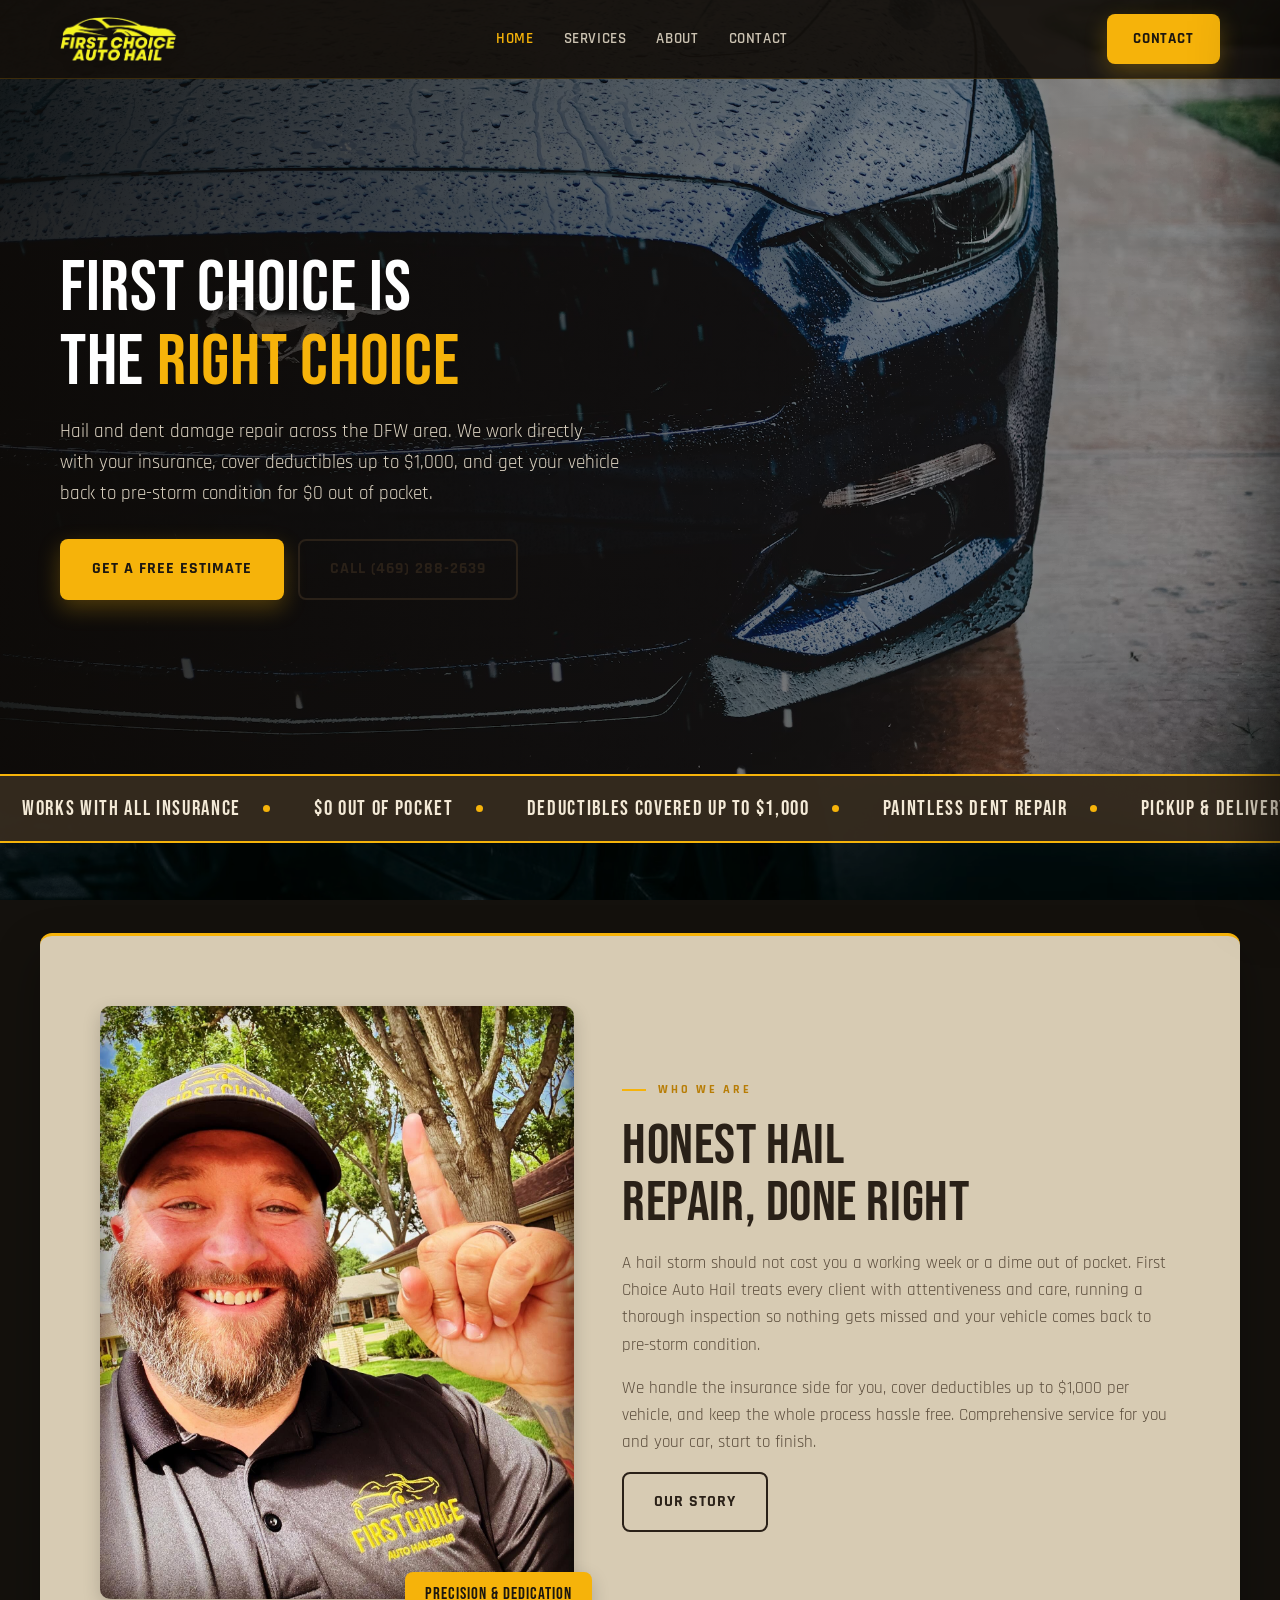
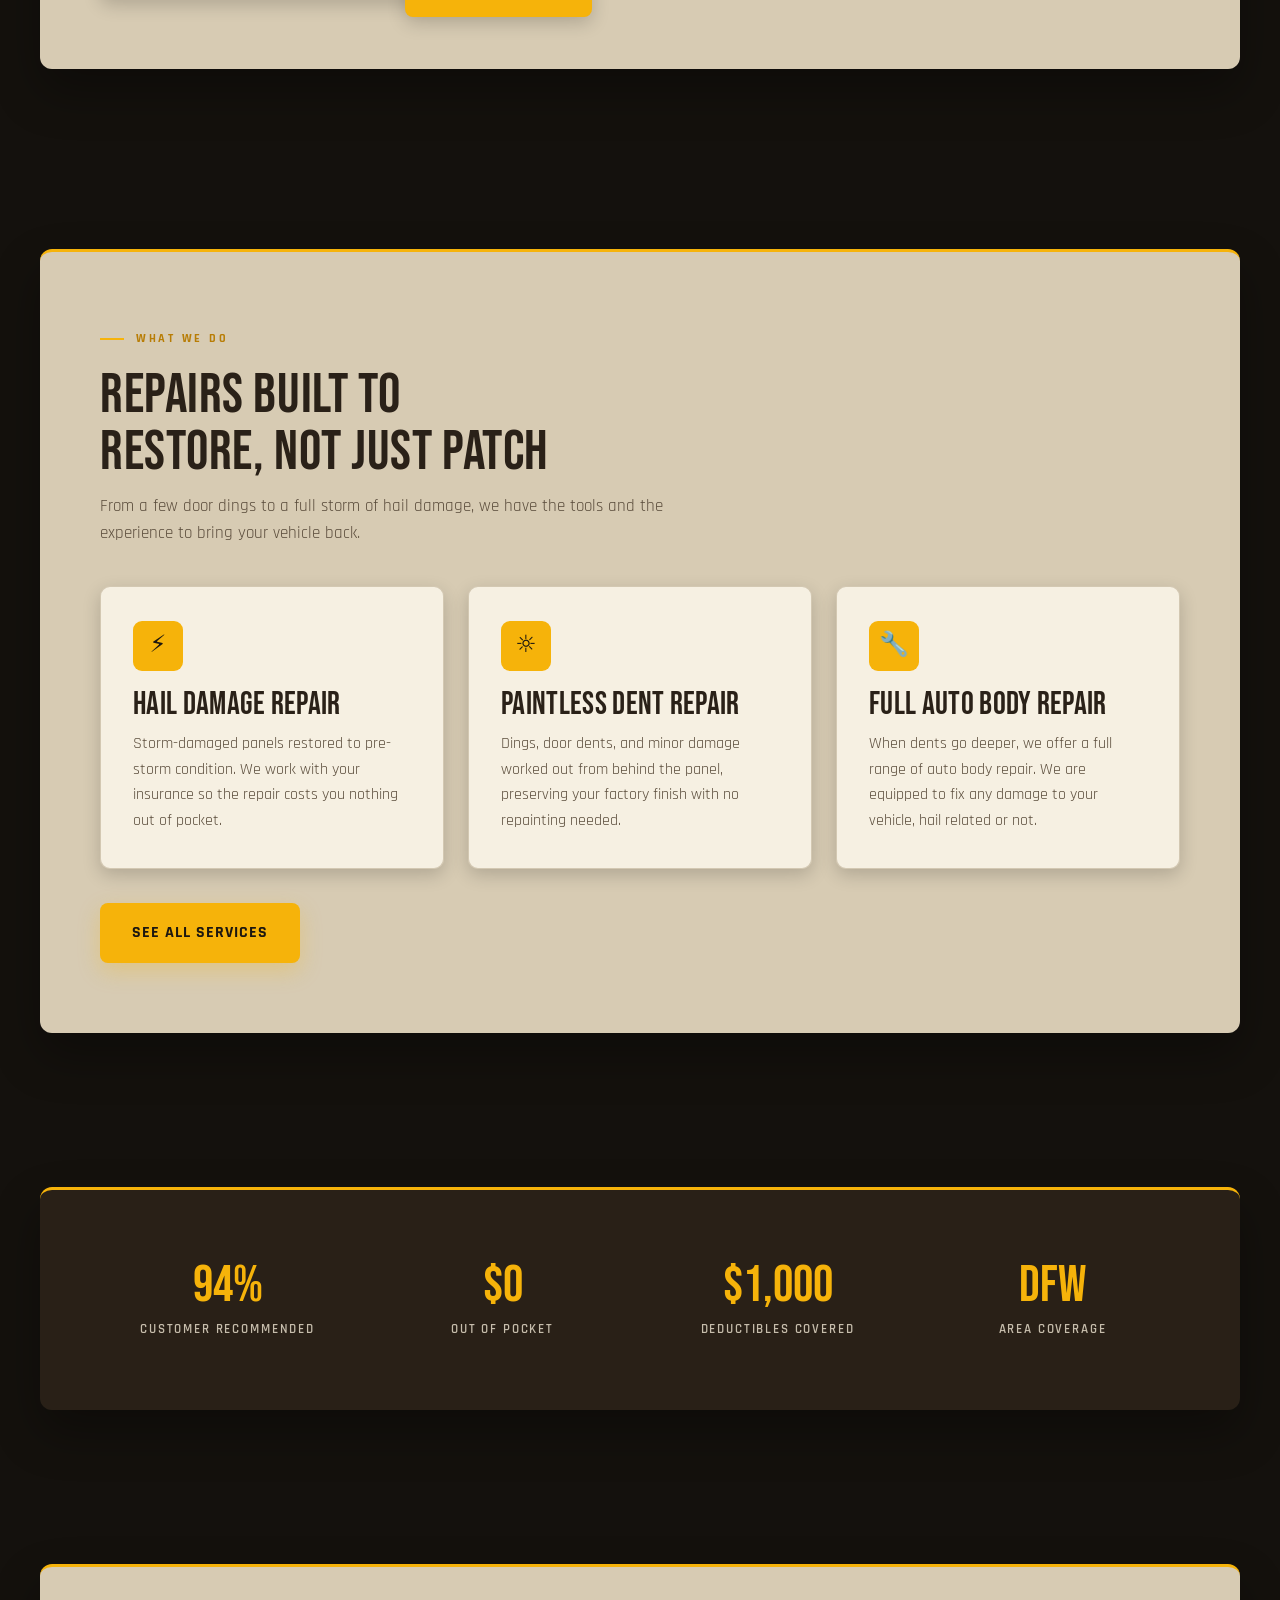
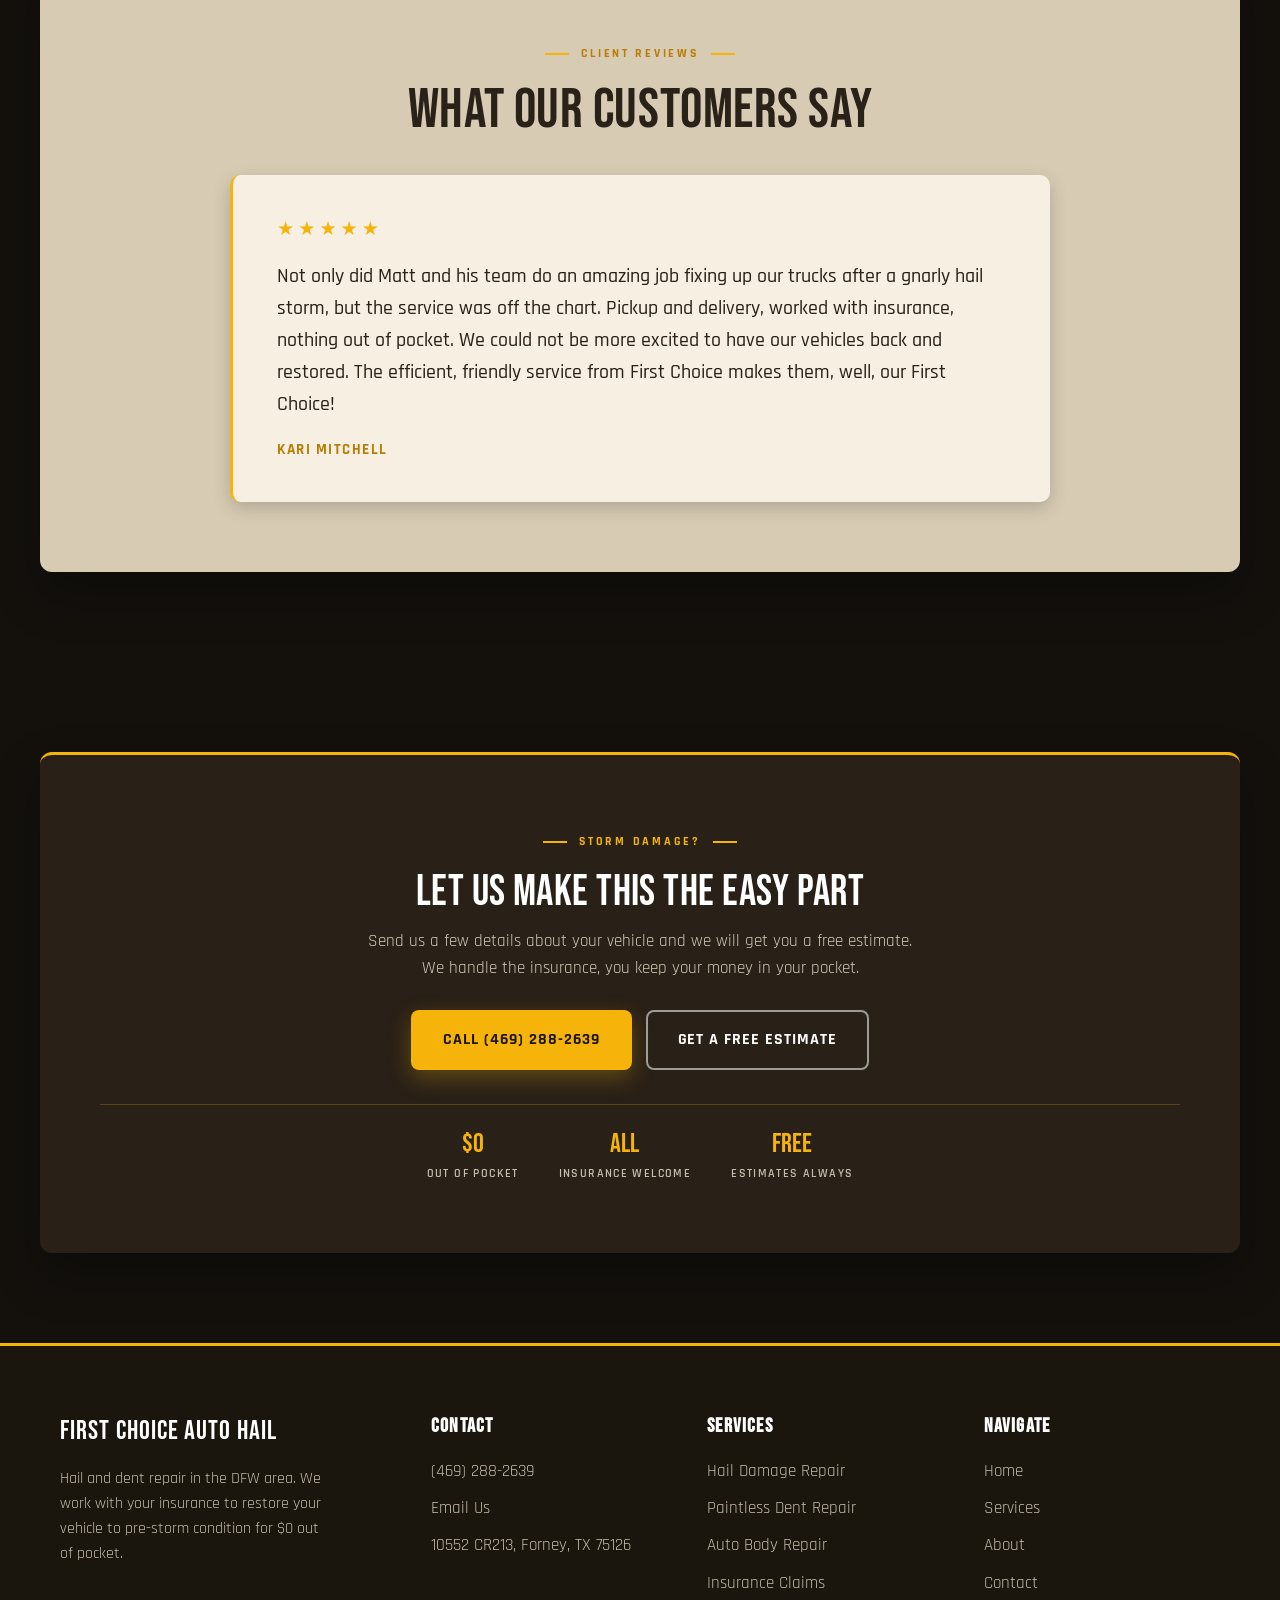
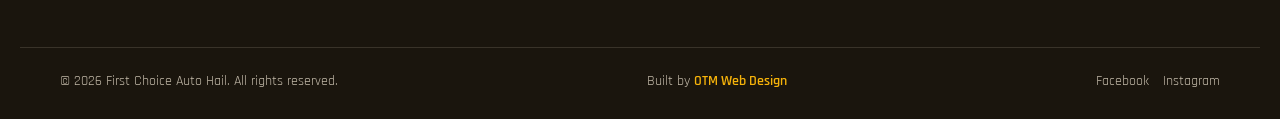
==== index.html @ ad45b8e1 "1st commit" ====
<!DOCTYPE html>
<html lang="en">
<head>
  <meta charset="UTF-8" />
  <meta name="viewport" content="width=device-width, initial-scale=1.0" />
  <title>First Choice Auto Hail | Hail &amp; Dent Repair in the DFW Area</title>
  <meta name="description" content="First Choice Auto Hail repairs hail and dent damage in the DFW area. We work with your insurance for $0 out of pocket and restore your vehicle to pre-storm condition." />
  <link rel="preconnect" href="https://fonts.googleapis.com" />
  <link rel="preconnect" href="https://fonts.gstatic.com" crossorigin />
  <link href="https://fonts.googleapis.com/css2?family=Bebas+Neue&family=Rajdhani:wght@400;500;600;700&display=swap" rel="stylesheet" />
  <link rel="stylesheet" href="styles.css" />
</head>
<body data-page="home">

  <!-- NAV -->
  <nav class="nav">
    <div class="nav-inner">
      <a class="brand" href="index.html">
        <img src="assets/logo.png" alt="First Choice Auto Hail" />
      </a>
      <ul class="nav-links">
        <li><a href="index.html" data-nav="home">Home</a></li>
        <li><a href="services.html" data-nav="services">Services</a></li>
        <li><a href="about.html" data-nav="about">About</a></li>
        <li><a href="contact.html" data-nav="contact">Contact</a></li>
      </ul>
      <a class="btn btn-primary nav-cta" href="contact.html">Contact</a>
      <button class="hamburger" aria-label="Open menu" aria-expanded="false">
        <span></span><span></span><span></span>
      </button>
    </div>
  </nav>

  <!-- MOBILE MENU -->
  <div class="nav-backdrop"></div>
  <aside class="mobile-menu">
    <a href="index.html" data-nav="home">Home</a>
    <a href="services.html" data-nav="services">Services</a>
    <a href="about.html" data-nav="about">About</a>
    <a href="contact.html" data-nav="contact">Contact</a>
    <a class="btn btn-primary" href="contact.html">Get a Free Estimate</a>
  </aside>

  <!-- HERO -->
  <header class="hero">
    <div class="hero-content">
      <div class="hero-inner">
        <h1>First Choice Is The <span class="gold">Right Choice</span></h1>
        <p>Hail and dent damage repair across the DFW area. We work directly with your insurance, cover deductibles up to $1,000, and get your vehicle back to pre-storm condition for $0 out of pocket.</p>
        <div class="hero-actions">
          <a class="btn btn-primary" href="contact.html">Get a Free Estimate</a>
          <a class="btn btn-outline" href="tel:+14692882639">Call (469) 288-2639</a>
        </div>
      </div>
    </div>
  </header>

  <!-- MARQUEE -->
  <div class="marquee" aria-hidden="true">
    <div class="marquee-track">
      <span class="marquee-item">Works With All Insurance</span>
      <span class="marquee-item">$0 Out Of Pocket</span>
      <span class="marquee-item">Deductibles Covered Up To $1,000</span>
      <span class="marquee-item">Paintless Dent Repair</span>
      <span class="marquee-item">Pickup &amp; Delivery</span>
      <span class="marquee-item">DFW Area Service</span>
      <span class="marquee-item">94% Customer Recommended</span>
      <span class="marquee-item">Works With All Insurance</span>
      <span class="marquee-item">$0 Out Of Pocket</span>
      <span class="marquee-item">Deductibles Covered Up To $1,000</span>
      <span class="marquee-item">Paintless Dent Repair</span>
      <span class="marquee-item">Pickup &amp; Delivery</span>
      <span class="marquee-item">DFW Area Service</span>
      <span class="marquee-item">94% Customer Recommended</span>
    </div>
  </div>

  <!-- INTRO -->
  <section class="section">
    <div class="wrap">
      <div class="container">
        <div class="intro-grid">
          <div class="intro-media">
            <img src="assets/owner.jpg" alt="Owner of First Choice Auto Hail" />
            <span class="intro-badge">Precision &amp; Dedication</span>
          </div>
          <div class="intro-copy">
            <span class="eyebrow">Who We Are</span>
            <h2>Honest Hail Repair, Done Right</h2>
            <p>A hail storm should not cost you a working week or a dime out of pocket. First Choice Auto Hail treats every client with attentiveness and care, running a thorough inspection so nothing gets missed and your vehicle comes back to pre-storm condition.</p>
            <p>We handle the insurance side for you, cover deductibles up to $1,000 per vehicle, and keep the whole process hassle free. Comprehensive service for you and your car, start to finish.</p>
            <a class="btn btn-outline" href="about.html">Our Story</a>
          </div>
        </div>
      </div>
    </div>
  </section>

  <!-- SERVICES PREVIEW -->
  <section class="section">
    <div class="wrap">
      <div class="container">
        <div class="section-head">
          <span class="eyebrow">What We Do</span>
          <h2>Repairs Built To Restore, Not Just Patch</h2>
          <p>From a few door dings to a full storm of hail damage, we have the tools and the experience to bring your vehicle back.</p>
        </div>
        <div class="grid-3">
          <div class="card">
            <div class="ic">&#9889;</div>
            <h3>Hail Damage Repair</h3>
            <p>Storm-damaged panels restored to pre-storm condition. We work with your insurance so the repair costs you nothing out of pocket.</p>
          </div>
          <div class="card">
            <div class="ic">&#9788;</div>
            <h3>Paintless Dent Repair</h3>
            <p>Dings, door dents, and minor damage worked out from behind the panel, preserving your factory finish with no repainting needed.</p>
          </div>
          <div class="card">
            <div class="ic">&#128295;</div>
            <h3>Full Auto Body Repair</h3>
            <p>When dents go deeper, we offer a full range of auto body repair. We are equipped to fix any damage to your vehicle, hail related or not.</p>
          </div>
        </div>
        <div style="margin-top:34px;">
          <a class="btn btn-primary" href="services.html">See All Services</a>
        </div>
      </div>
    </div>
  </section>

  <!-- STATS -->
  <section class="section tight on-dark">
    <div class="wrap">
      <div class="container deep">
        <div class="stats">
          <div class="stat"><div class="num">94%</div><div class="lbl">Customer Recommended</div></div>
          <div class="stat"><div class="num">$0</div><div class="lbl">Out Of Pocket</div></div>
          <div class="stat"><div class="num">$1,000</div><div class="lbl">Deductibles Covered</div></div>
          <div class="stat"><div class="num">DFW</div><div class="lbl">Area Coverage</div></div>
        </div>
      </div>
    </div>
  </section>

  <!-- TESTIMONIAL -->
  <section class="section">
    <div class="wrap">
      <div class="container">
        <div class="section-head is-center">
          <span class="eyebrow is-center">Client Reviews</span>
          <h2>What Our Customers Say</h2>
        </div>
        <div class="quote-card" style="margin-top:36px;">
          <div class="quote-stars">&#9733;&#9733;&#9733;&#9733;&#9733;</div>
          <blockquote>Not only did Matt and his team do an amazing job fixing up our trucks after a gnarly hail storm, but the service was off the chart. Pickup and delivery, worked with insurance, nothing out of pocket. We could not be more excited to have our vehicles back and restored. The efficient, friendly service from First Choice makes them, well, our First Choice!</blockquote>
          <cite>Kari Mitchell</cite>
        </div>
      </div>
    </div>
  </section>

  <!-- CTA -->
  <section class="section cta on-dark">
    <div class="wrap">
      <div class="container deep">
        <span class="eyebrow is-center">Storm Damage?</span>
        <h2>Let Us Make This The Easy Part</h2>
        <p class="lede">Send us a few details about your vehicle and we will get you a free estimate. We handle the insurance, you keep your money in your pocket.</p>
        <div class="cta-actions">
          <a class="btn btn-primary" href="tel:+14692882639">Call (469) 288-2639</a>
          <a class="btn btn-outline" href="contact.html">Get a Free Estimate</a>
        </div>
        <div class="cta-trust">
          <div><div class="t-stat">$0</div><div class="t-desc">Out Of Pocket</div></div>
          <div><div class="t-stat">All</div><div class="t-desc">Insurance Welcome</div></div>
          <div><div class="t-stat">Free</div><div class="t-desc">Estimates Always</div></div>
        </div>
      </div>
    </div>
  </section>

  <!-- FOOTER -->
  <footer class="footer">
    <div class="footer-inner">
      <div class="f-brand">
        <span class="brand-mark">First Choice Auto Hail</span>
        <p>Hail and dent repair in the DFW area. We work with your insurance to restore your vehicle to pre-storm condition for $0 out of pocket.</p>
      </div>
      <div>
        <h4>Contact</h4>
        <ul>
          <li><a href="tel:+14692882639">(469) 288-2639</a></li>
          <li><a href="mailto:firstchoiceautohailrepair@gmail.com">Email Us</a></li>
          <li>10552 CR213, Forney, TX 75126</li>
        </ul>
      </div>
      <div>
        <h4>Services</h4>
        <ul>
          <li><a href="services.html">Hail Damage Repair</a></li>
          <li><a href="services.html">Paintless Dent Repair</a></li>
          <li><a href="services.html">Auto Body Repair</a></li>
          <li><a href="services.html">Insurance Claims</a></li>
        </ul>
      </div>
      <div>
        <h4>Navigate</h4>
        <ul>
          <li><a href="index.html">Home</a></li>
          <li><a href="services.html">Services</a></li>
          <li><a href="about.html">About</a></li>
          <li><a href="contact.html">Contact</a></li>
        </ul>
      </div>
    </div>
    <div class="footer-bottom">
      <span>&copy; 2026 First Choice Auto Hail. All rights reserved.</span>
      <span class="footer-bottom-links">Built by <a href="https://otm-designs.com" target="_blank" rel="noopener">OTM Web Design</a></span>
      <span class="footer-social">
        <a href="#" target="_blank" rel="noopener">Facebook</a>
        <a href="#" target="_blank" rel="noopener">Instagram</a>
      </span>
    </div>
  </footer>

  <a class="call-bar" href="tel:+14692882639">Call Now (469) 288-2639</a>

  <script src="script.js"></script>
</body>
</html>
---- styles.css ----
/* ============================================================
   FIRST CHOICE AUTO HAIL - OTM WEB DESIGN
   Dark/industrial variant, sandstone frames, gold accent
   ============================================================ */

/* ---------- FONTS ---------- */
/* Imported via <link> in each page head: Bebas Neue + Rajdhani */

/* ---------- ROOT ---------- */
:root {
  /* Warm frame palette (sandstone / wheat, auto industry) */
  --frame:        rgba(231, 218, 193, 0.93);  /* primary sandstone */
  --frame-light:  rgba(247, 241, 228, 0.97);  /* cream sub-card */
  --frame-deep:   rgba(43, 34, 25, 0.95);     /* espresso-brown emphasis */
  --frame-deep2:  rgba(54, 43, 31, 0.96);     /* slightly lifted deep tone */

  /* Accent (pulled from FC logo gold) */
  --accent:       #f6b30a;
  --accent-light: #ffce4a;
  --accent-deep:  #b87d05;

  /* Ink + neutrals */
  --ink:        #2a2118;
  --ink-soft:   #5b4d3c;
  --ink-faint:  #897a64;
  --cream-text: #f3e9d6;
  --line:       rgba(120, 96, 56, 0.28);
  --line-deep:  rgba(246, 179, 10, 0.22);

  --shadow-soft: 0 6px 18px rgba(0,0,0,0.18);
  --shadow-lift: 0 22px 48px rgba(0,0,0,0.32);

  --maxw: 1240px;
  --radius: 12px;
}

/* ---------- RESET ---------- */
* { margin: 0; padding: 0; box-sizing: border-box; }
html { scroll-behavior: smooth; }
body {
  font-family: 'Rajdhani', system-ui, sans-serif;
  font-size: 17px;
  line-height: 1.6;
  color: var(--ink);
  background: #14110d;
  position: relative;
  overflow-x: hidden;
}
body.nav-open { overflow: hidden; }

/* ---------- LOCKED BODY BACKGROUND ---------- */
body::before {
  content: "";
  position: fixed;
  inset: 0;
  background-image: url('assets/body-bg.jpg');
  background-size: cover;
  background-position: center;
  background-repeat: no-repeat;
  filter: brightness(0.5);
  z-index: -1;
}

img { max-width: 100%; display: block; }
a { color: inherit; text-decoration: none; }

h1, h2, h3 {
  font-family: 'Bebas Neue', sans-serif;
  font-weight: 400;
  line-height: 1.02;
  letter-spacing: 0.01em;
  text-transform: uppercase;
  text-wrap: balance;
  color: var(--ink);
}
h1 { font-size: clamp(2.8rem, 6vw, 4.5rem); }
h2 { font-size: clamp(2.2rem, 4.5vw, 3.5rem); }
h3 { font-size: clamp(1.5rem, 2.6vw, 2rem); }

p { text-wrap: pretty; }

.eyebrow {
  display: inline-flex;
  align-items: center;
  gap: 12px;
  font-size: 0.78rem;
  text-transform: uppercase;
  letter-spacing: 0.22em;
  font-weight: 700;
  color: var(--accent-deep);
  margin-bottom: 18px;
}
.eyebrow::before {
  content: "";
  width: 24px; height: 2px;
  background: var(--accent);
}
.eyebrow.is-center { justify-content: center; }
.eyebrow.is-center::after {
  content: "";
  width: 24px; height: 2px;
  background: var(--accent);
}
.on-dark .eyebrow { color: var(--accent); }

/* ---------- LAYOUT: SECTION + WARM FRAME ---------- */
.section { padding: 90px 0; }
.section.tight { padding: 64px 0; }

.container {
  position: relative;
  max-width: var(--maxw);
  margin: 0 auto;
  background: var(--frame);
  border-top: 3px solid var(--accent);
  border-radius: var(--radius);
  box-shadow: var(--shadow-lift);
  padding: 70px 60px;
}
/* side gutters always present */
.section > .wrap {
  padding: 0 40px;
}

/* deep emphasis frame */
.container.deep {
  background: var(--frame-deep);
  color: var(--cream-text);
}
.container.deep h1,
.container.deep h2,
.container.deep h3 { color: #fff; }
.container.deep p { color: rgba(243,233,214,0.85); }

/* center accent tab (inner page, first frame) */
.container.has-tab::after {
  content: "";
  position: absolute;
  top: -3px; left: 50%;
  transform: translateX(-50%);
  width: 90px; height: 3px;
  background: var(--accent);
  border-radius: 0 0 3px 3px;
  box-shadow: 0 0 14px rgba(246,179,10,0.6);
}

/* ---------- BUTTONS ---------- */
.btn {
  display: inline-flex;
  align-items: center;
  justify-content: center;
  gap: 9px;
  font-family: 'Rajdhani', sans-serif;
  font-weight: 700;
  font-size: 1.02rem;
  letter-spacing: 0.06em;
  text-transform: uppercase;
  padding: 15px 30px;
  border-radius: 8px;
  border: 2px solid transparent;
  cursor: pointer;
  transition: transform .2s ease, background .2s ease, color .2s ease, border-color .2s ease, box-shadow .2s ease;
}
.btn-primary {
  background: var(--accent);
  color: #1c1710;
  box-shadow: 0 8px 22px rgba(246,179,10,0.28);
}
.btn-primary:hover { background: var(--accent-light); transform: translateY(-2px); }
.btn-outline {
  background: transparent;
  color: var(--ink);
  border-color: var(--ink);
}
.btn-outline:hover { border-color: var(--accent); color: var(--accent-deep); transform: translateY(-2px); }
.on-dark .btn-outline { color: #fff; border-color: rgba(255,255,255,0.55); }
.on-dark .btn-outline:hover { border-color: var(--accent); color: var(--accent); }

/* ---------- NAV ---------- */
.nav {
  position: fixed;
  top: 0; left: 0; right: 0;
  z-index: 100;
  background: rgba(20, 16, 11, 0.92);
  border-bottom: 1px solid rgba(246,179,10,0.18);
}
.nav-inner {
  max-width: var(--maxw);
  margin: 0 auto;
  padding: 14px 40px;
  display: flex;
  align-items: center;
  justify-content: space-between;
  gap: 20px;
}
.brand { display: flex; align-items: center; gap: 12px; }
.brand img {
  height: 44px;
  filter: drop-shadow(0 2px 6px rgba(0,0,0,0.35));
  transition: transform .25s ease;
}
.brand:hover img { transform: scale(1.04); }
.brand-text { display: flex; flex-direction: column; line-height: 1; }
.brand-mark {
  font-family: 'Bebas Neue', sans-serif;
  font-size: 1.45rem;
  letter-spacing: 0.04em;
  color: #fff;
}
.brand-sub {
  font-size: 0.62rem;
  letter-spacing: 0.28em;
  text-transform: uppercase;
  color: var(--accent);
  font-weight: 700;
}
.nav-links {
  display: flex;
  align-items: center;
  gap: 30px;
  list-style: none;
}
.nav-links a {
  font-weight: 600;
  letter-spacing: 0.04em;
  text-transform: uppercase;
  font-size: 0.96rem;
  color: rgba(243,233,214,0.82);
  transition: color .2s ease;
}
.nav-links a:hover,
.nav-links a.is-active { color: var(--accent); }
.nav-cta {
  padding: 11px 24px;
  font-size: 0.92rem;
}

/* hamburger */
.hamburger {
  display: none;
  position: relative;
  width: 48px; height: 48px;
  background: transparent;
  border: none;
  cursor: pointer;
  z-index: 220;
}
.hamburger span {
  position: absolute;
  left: 11px;
  width: 26px; height: 2.5px;
  background: var(--accent);
  border-radius: 2px;
  transition: transform .3s cubic-bezier(.5,0,.2,1), opacity .3s cubic-bezier(.5,0,.2,1);
}
.hamburger span:nth-child(1) { top: 16px; }
.hamburger span:nth-child(2) { top: 22.75px; }
.hamburger span:nth-child(3) { top: 29.5px; }
.nav-open .hamburger span:nth-child(1) { transform: translateY(6.75px) rotate(45deg); }
.nav-open .hamburger span:nth-child(2) { opacity: 0; }
.nav-open .hamburger span:nth-child(3) { transform: translateY(-6.75px) rotate(-45deg); }

/* mobile menu panel */
.mobile-menu {
  position: fixed;
  top: 0; right: 0; bottom: 0;
  width: min(78vw, 360px);
  background: linear-gradient(165deg, #1a140d 0%, #251c11 60%, #322615 100%);
  border-left: 3px solid var(--accent);
  box-shadow: -20px 0 60px rgba(0,0,0,0.45);
  padding: 96px 32px 50px;
  transform: translateX(100%);
  transition: transform .4s cubic-bezier(.5,0,.2,1);
  z-index: 210;
  display: flex;
  flex-direction: column;
}
.nav-open .mobile-menu { transform: translateX(0); }
.mobile-menu a {
  font-family: 'Bebas Neue', sans-serif;
  font-size: 1.55rem;
  letter-spacing: 0.1em;
  color: var(--cream-text);
  padding: 18px 0;
  border-bottom: 1px solid rgba(246,179,10,0.18);
  transition: color .4s cubic-bezier(.5,0,.2,1), padding-left .4s cubic-bezier(.5,0,.2,1);
}
.mobile-menu a:hover,
.mobile-menu a.is-active { color: var(--accent); padding-left: 10px; }
.mobile-menu .btn {
  margin-top: 26px;
  width: 100%;
}
.nav-backdrop {
  position: fixed;
  inset: 0;
  background: rgba(0,0,0,0.55);
  backdrop-filter: blur(2px);
  opacity: 0;
  pointer-events: none;
  transition: opacity .35s ease;
  z-index: 200;
}
.nav-open .nav-backdrop { opacity: 1; pointer-events: auto; }

/* ---------- HERO ---------- */
.hero {
  position: relative;
  min-height: 86vh;
  display: flex;
  align-items: center;
  background-image: linear-gradient(90deg, rgba(12,9,6,0.86) 0%, rgba(12,9,6,0.55) 55%, rgba(12,9,6,0.30) 100%), url('assets/hero-home.jpg');
  background-size: cover;
  background-position: center;
  padding-top: 78px;
}
.hero-content {
  max-width: var(--maxw);
  margin: 0 auto;
  padding: 0 40px;
  width: 100%;
}
.hero-inner { max-width: 720px; }
.hero h1 { color: #fff; margin-bottom: 18px; }
.hero h1 .gold { color: var(--accent); }
.hero p {
  color: rgba(243,233,214,0.9);
  font-size: 1.2rem;
  margin-bottom: 30px;
  max-width: 560px;
}
.hero-actions { display: flex; flex-wrap: wrap; gap: 14px; }

/* inner page hero */
.hero--page {
  min-height: 50vh;
  border-bottom: 3px solid var(--accent);
}
.hero--page.hero-services { background-image: linear-gradient(90deg, rgba(12,9,6,0.86) 0%, rgba(12,9,6,0.5) 100%), url('assets/hero-services.jpg'); }
.hero--page.hero-about    { background-image: linear-gradient(90deg, rgba(12,9,6,0.86) 0%, rgba(12,9,6,0.5) 100%), url('assets/hero-about.jpg'); }
.hero--page.hero-contact  { background-image: linear-gradient(90deg, rgba(12,9,6,0.86) 0%, rgba(12,9,6,0.5) 100%), url('assets/hero-contact.jpg'); }
.hero--page h1 { font-size: clamp(2.6rem, 5.5vw, 4rem); }
.hero--page p { margin-bottom: 0; }

/* ---------- MARQUEE ---------- */
.marquee {
  background: var(--frame-deep2);
  border-top: 2px solid var(--accent);
  border-bottom: 2px solid var(--accent);
  overflow: hidden;
  white-space: nowrap;
}
.marquee-track {
  display: inline-flex;
  align-items: center;
  padding: 16px 0;
  animation: marquee 40s linear infinite;
}
.marquee:hover .marquee-track { animation-play-state: paused; }
.marquee-item {
  font-family: 'Bebas Neue', sans-serif;
  font-size: 1.3rem;
  letter-spacing: 0.08em;
  color: var(--cream-text);
  padding: 0 22px;
  display: inline-flex;
  align-items: center;
  gap: 22px;
}
.marquee-item::after {
  content: "";
  width: 7px; height: 7px;
  border-radius: 50%;
  background: var(--accent);
}
@keyframes marquee { from { transform: translateX(0); } to { transform: translateX(-50%); } }

/* ---------- INTRO GRID ---------- */
.intro-grid {
  display: grid;
  grid-template-columns: 0.85fr 1fr;
  gap: 48px;
  align-items: center;
}
.intro-media { position: relative; }
.intro-media img {
  width: 100%;
  border-radius: 10px;
  box-shadow: var(--shadow-soft);
  object-fit: cover;
  aspect-ratio: 4 / 5;
}
.intro-badge {
  position: absolute;
  bottom: -18px; right: -18px;
  background: var(--accent);
  color: #1c1710;
  font-family: 'Bebas Neue', sans-serif;
  font-size: 1.05rem;
  letter-spacing: 0.06em;
  padding: 14px 20px;
  border-radius: 8px;
  box-shadow: var(--shadow-soft);
  line-height: 1;
}
.intro-copy h2 { margin-bottom: 18px; }
.intro-copy p { color: var(--ink-soft); margin-bottom: 16px; }

/* ---------- CARD GRIDS ---------- */
.grid-3 {
  display: grid;
  grid-template-columns: repeat(3, 1fr);
  gap: 24px;
  margin-top: 38px;
}
.grid-2 {
  display: grid;
  grid-template-columns: repeat(2, 1fr);
  gap: 24px;
  margin-top: 38px;
}
.card {
  background: var(--frame-light);
  border: 1px solid var(--line);
  border-radius: 10px;
  padding: 34px 32px;
  box-shadow: var(--shadow-soft);
  transition: transform .2s ease, box-shadow .2s ease, border-color .2s ease;
}
.card:hover { transform: translateY(-4px); box-shadow: var(--shadow-lift); border-color: var(--accent); }
.card .ic {
  width: 50px; height: 50px;
  display: flex; align-items: center; justify-content: center;
  background: var(--accent);
  color: #1c1710;
  border-radius: 9px;
  font-size: 1.5rem;
  margin-bottom: 18px;
}
.card h3 { margin-bottom: 10px; }
.card p { color: var(--ink-soft); font-size: 1rem; }

.section-head { max-width: 640px; }
.section-head.is-center { margin: 0 auto; text-align: center; }
.section-head p { color: var(--ink-soft); margin-top: 12px; }
.deep .section-head p { color: rgba(243,233,214,0.82); }

/* ---------- STATS ---------- */
.stats {
  display: grid;
  grid-template-columns: repeat(4, 1fr);
  gap: 20px;
  text-align: center;
}
.stat .num {
  font-family: 'Bebas Neue', sans-serif;
  font-size: clamp(2.4rem, 4vw, 3.2rem);
  color: var(--accent);
  line-height: 1;
}
.stat .lbl {
  text-transform: uppercase;
  letter-spacing: 0.14em;
  font-size: 0.82rem;
  color: rgba(243,233,214,0.78);
  margin-top: 8px;
  font-weight: 600;
}

/* ---------- PROCESS STEPS ---------- */
.steps {
  display: grid;
  grid-template-columns: repeat(4, 1fr);
  gap: 24px;
  margin-top: 38px;
}
.step {
  background: var(--frame-light);
  border: 1px solid var(--line);
  border-radius: 10px;
  padding: 30px 26px;
  box-shadow: var(--shadow-soft);
}
.step .step-no {
  font-family: 'Bebas Neue', sans-serif;
  font-size: 2.4rem;
  color: var(--accent);
  line-height: 1;
  margin-bottom: 12px;
}
.step h3 { font-size: 1.35rem; margin-bottom: 8px; }
.step p { color: var(--ink-soft); font-size: 0.98rem; }

/* ---------- TESTIMONIAL ---------- */
.quote-card {
  background: var(--frame-light);
  border-left: 3px solid var(--accent);
  border-radius: 10px;
  padding: 40px 44px;
  box-shadow: var(--shadow-soft);
  max-width: 820px;
  margin: 0 auto;
}
.quote-stars { color: var(--accent); letter-spacing: 4px; font-size: 1.2rem; margin-bottom: 14px; }
.quote-card blockquote {
  font-size: 1.25rem;
  line-height: 1.6;
  color: var(--ink);
  font-weight: 500;
}
.quote-card cite {
  display: block;
  margin-top: 18px;
  font-style: normal;
  font-weight: 700;
  text-transform: uppercase;
  letter-spacing: 0.1em;
  color: var(--accent-deep);
  font-size: 0.95rem;
}

/* ---------- CTA STRIP ---------- */
.cta .container { text-align: center; }
.cta h2 { font-size: clamp(1.9rem, 4vw, 2.7rem); margin-bottom: 14px; }
.cta .lede { max-width: 560px; margin: 0 auto 28px; }
.cta-actions { display: flex; flex-wrap: wrap; gap: 14px; justify-content: center; }
.cta-trust {
  display: flex;
  justify-content: center;
  gap: 40px;
  margin-top: 34px;
  padding-top: 26px;
  border-top: 1px solid rgba(246,179,10,0.25);
  flex-wrap: wrap;
}
.cta-trust .t-stat {
  font-family: 'Bebas Neue', sans-serif;
  font-size: 1.7rem;
  color: var(--accent);
  line-height: 1;
}
.cta-trust .t-desc {
  text-transform: uppercase;
  letter-spacing: 0.12em;
  font-size: 0.72rem;
  color: rgba(243,233,214,0.78);
  margin-top: 6px;
  font-weight: 600;
}

/* ---------- CONTACT ---------- */
.info-panel {
  background: var(--frame-deep);
  border-radius: 10px;
  padding: 42px 38px;
}
.info-panel h3 { color: #fff; margin-bottom: 6px; }
.info-panel > p { color: rgba(243,233,214,0.8); margin-bottom: 18px; }
.form-shell h3 { margin-bottom: 6px; }
.form-shell > p { color: var(--ink-soft); margin-bottom: 22px; }
.contact-grid {
  display: grid;
  grid-template-columns: 0.9fr 1.1fr;
  gap: 30px;
  align-items: stretch;
}
.info-panel .info-row {
  display: flex;
  gap: 14px;
  padding: 16px 0;
  border-bottom: 1px solid rgba(243,233,214,0.12);
}
.info-panel .info-row:last-child { border-bottom: none; }
.info-panel .ic {
  flex: none;
  width: 42px; height: 42px;
  display: flex; align-items: center; justify-content: center;
  background: var(--accent);
  color: #1c1710;
  border-radius: 8px;
  font-size: 1.15rem;
}
.info-panel .info-row .lbl {
  text-transform: uppercase;
  letter-spacing: 0.14em;
  font-size: 0.72rem;
  color: var(--accent);
  font-weight: 700;
}
.info-panel .info-row .val { color: var(--cream-text); font-size: 1.06rem; }
.info-panel .info-row a:hover { color: var(--accent); }

.form-shell .field { margin-bottom: 18px; }
.form-shell label {
  display: block;
  text-transform: uppercase;
  letter-spacing: 0.1em;
  font-size: 0.78rem;
  font-weight: 700;
  color: var(--ink-soft);
  margin-bottom: 7px;
}
.form-shell input,
.form-shell textarea {
  width: 100%;
  font-family: 'Rajdhani', sans-serif;
  font-size: 1.02rem;
  padding: 13px 16px;
  border: 1px solid var(--line);
  border-radius: 8px;
  background: #fff;
  color: var(--ink);
  transition: border-color .2s ease, box-shadow .2s ease;
}
.form-shell input:focus,
.form-shell textarea:focus {
  outline: none;
  border-color: var(--accent);
  box-shadow: 0 0 0 3px rgba(246,179,10,0.25);
}
.form-shell textarea { min-height: 130px; resize: vertical; }
.form-shell .btn { width: 100%; margin-top: 6px; }
.hp { position: absolute; left: -9999px; opacity: 0; }
.form-status { margin-top: 12px; font-weight: 600; color: var(--accent-deep); }

/* ---------- FOOTER ---------- */
.footer {
  background: rgba(28, 22, 14, 0.96);
  border-top: 3px solid var(--accent);
  color: rgba(243,233,214,0.78);
  padding: 64px 0 26px;
}
.footer-inner {
  max-width: var(--maxw);
  margin: 0 auto;
  padding: 0 40px;
  display: grid;
  grid-template-columns: 1.4fr 1fr 1fr 1fr;
  gap: 40px;
}
.footer h4 {
  font-family: 'Bebas Neue', sans-serif;
  font-size: 1.25rem;
  letter-spacing: 0.06em;
  color: #fff;
  margin-bottom: 16px;
}
.footer .f-brand .brand-mark { font-size: 1.7rem; color: #fff; font-family: 'Bebas Neue', sans-serif; letter-spacing: 0.04em; }
.footer .f-brand p { margin-top: 12px; font-size: 0.98rem; max-width: 280px; }
.footer ul { list-style: none; }
.footer ul li { margin-bottom: 10px; }
.footer ul li a:hover { color: var(--accent); }
.footer-bottom {
  max-width: var(--maxw);
  margin: 40px auto 0;
  padding: 22px 40px 0;
  border-top: 1px solid rgba(243,233,214,0.14);
  display: flex;
  justify-content: space-between;
  align-items: center;
  gap: 16px;
  flex-wrap: wrap;
  font-size: 0.9rem;
}
.footer-bottom-links a[href*="otm-designs"] { color: var(--accent); font-weight: 600; }
.footer-bottom-links a[href*="otm-designs"]:hover { color: var(--accent-light); }
.footer-social { display: flex; gap: 14px; }
.footer-social a:hover { color: var(--accent); }

/* ---------- MOBILE CALL BAR ---------- */
.call-bar {
  display: none;
  position: fixed;
  bottom: 0; left: 0; right: 0;
  background: var(--accent);
  color: #1c1710;
  text-align: center;
  padding: 14px;
  font-family: 'Bebas Neue', sans-serif;
  font-size: 1.3rem;
  letter-spacing: 0.06em;
  z-index: 120;
  box-shadow: 0 -6px 20px rgba(0,0,0,0.3);
}

/* ============================================================
   RESPONSIVE
   ============================================================ */
@media (max-width: 1100px) {
  .container { padding: 56px 44px; }
  .intro-grid { grid-template-columns: 1fr; gap: 56px; }
  .intro-media img { aspect-ratio: 16 / 11; }
  .grid-3, .steps { grid-template-columns: repeat(2, 1fr); }
  .stats { grid-template-columns: repeat(2, 1fr); gap: 32px; }
  .contact-grid { grid-template-columns: 1fr; }
  .footer-inner { grid-template-columns: 1fr 1fr; gap: 32px; }
}

@media (max-width: 900px) {
  .nav-links, .nav .nav-cta { display: none; }
  .hamburger { display: block; order: -1; }
  .brand { margin-left: auto; margin-right: auto; transform: translateX(-24px); }
  .brand img { height: 40px; }
  .nav-inner { padding: 12px 24px; }
  .hero { min-height: 78vh; }
  .hero p { font-size: 1.1rem; }
  .call-bar { display: block; }
  body { padding-bottom: 56px; }
}

@media (max-width: 560px) {
  body { font-size: 16px; }
  .section { padding: 64px 0; }
  .section > .wrap { padding: 0 18px; }
  .container { padding: 36px 22px; }
  .grid-3, .grid-2, .steps, .stats { grid-template-columns: 1fr; }
  .hero-content, .hero-actions { padding-left: 0; }
  .hero-actions .btn { width: 100%; }
  .cta-trust { gap: 26px; }
  .quote-card { padding: 30px 26px; }
  .quote-card blockquote { font-size: 1.12rem; }
  .footer-inner { grid-template-columns: 1fr; }
  .footer-bottom { flex-direction: column; text-align: center; }
}

@media (prefers-reduced-motion: reduce) {
  .marquee-track { animation: none; }
  * { scroll-behavior: auto; }
}
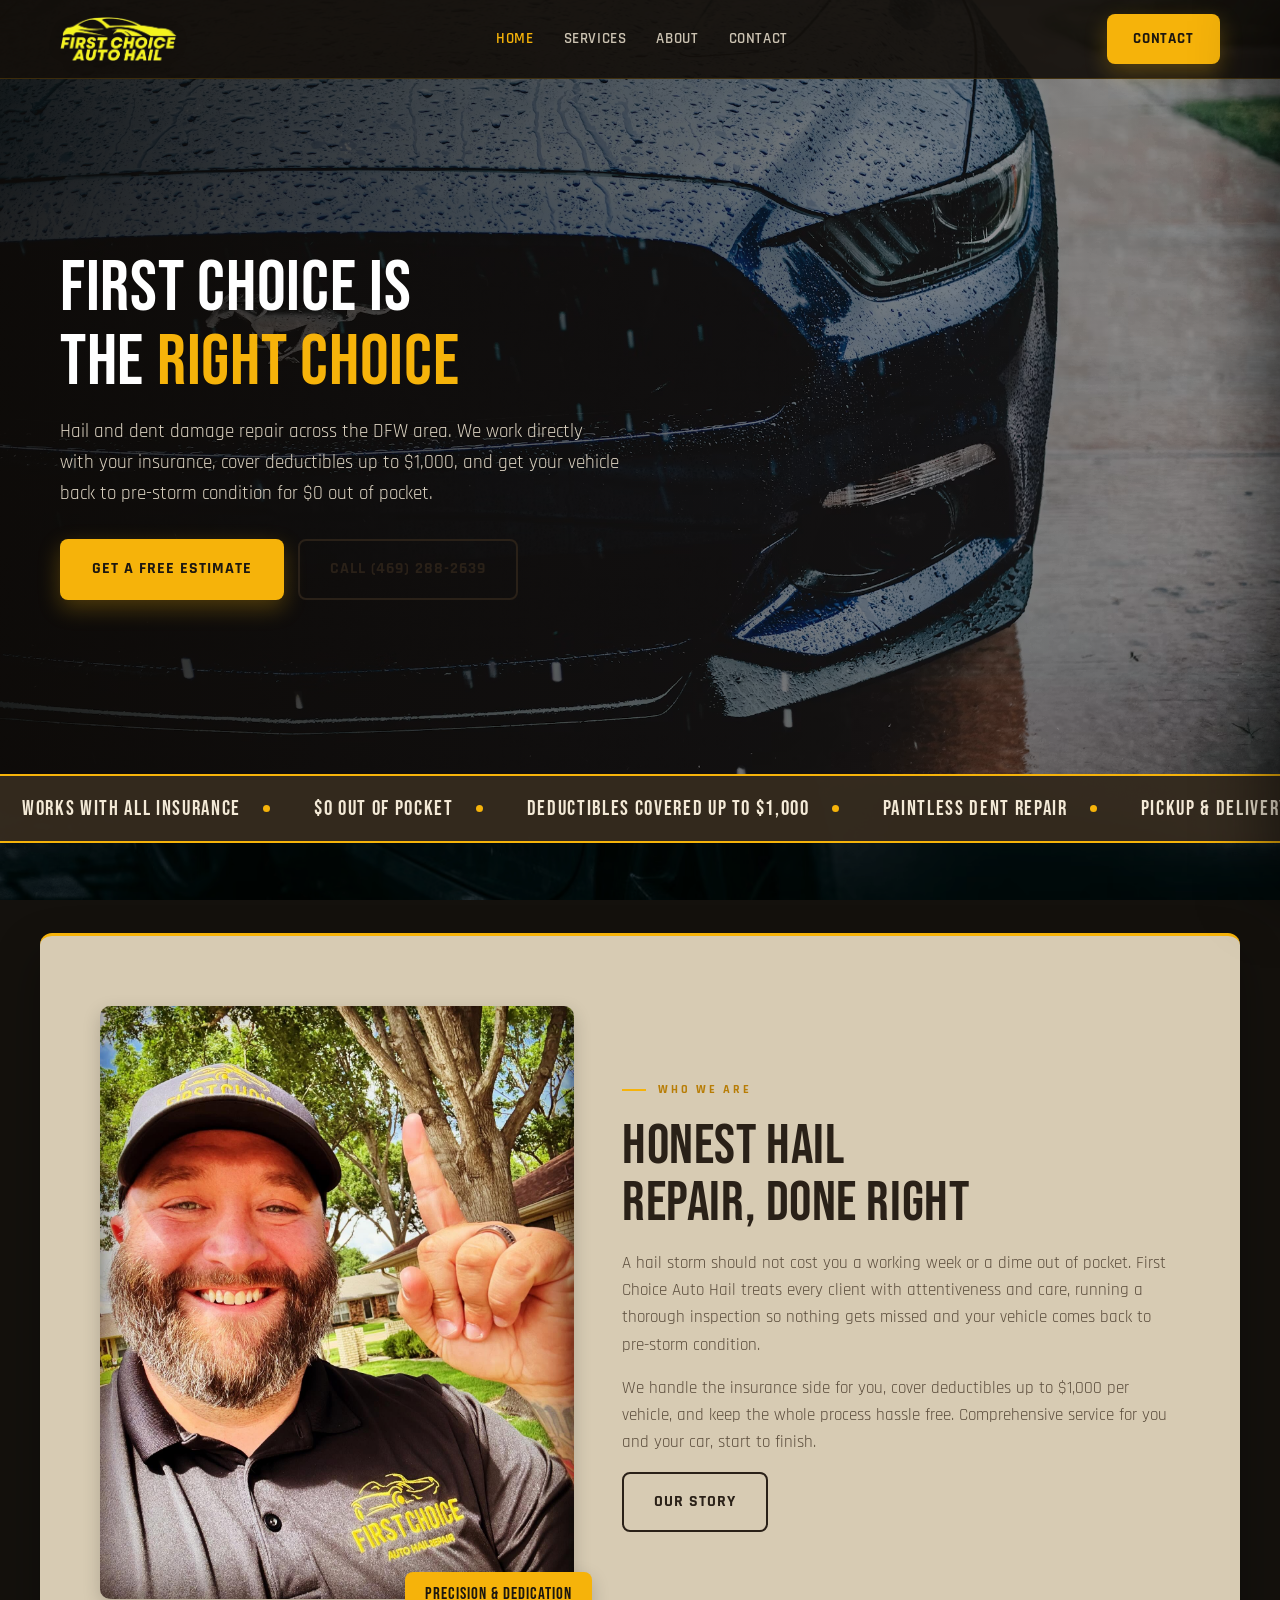
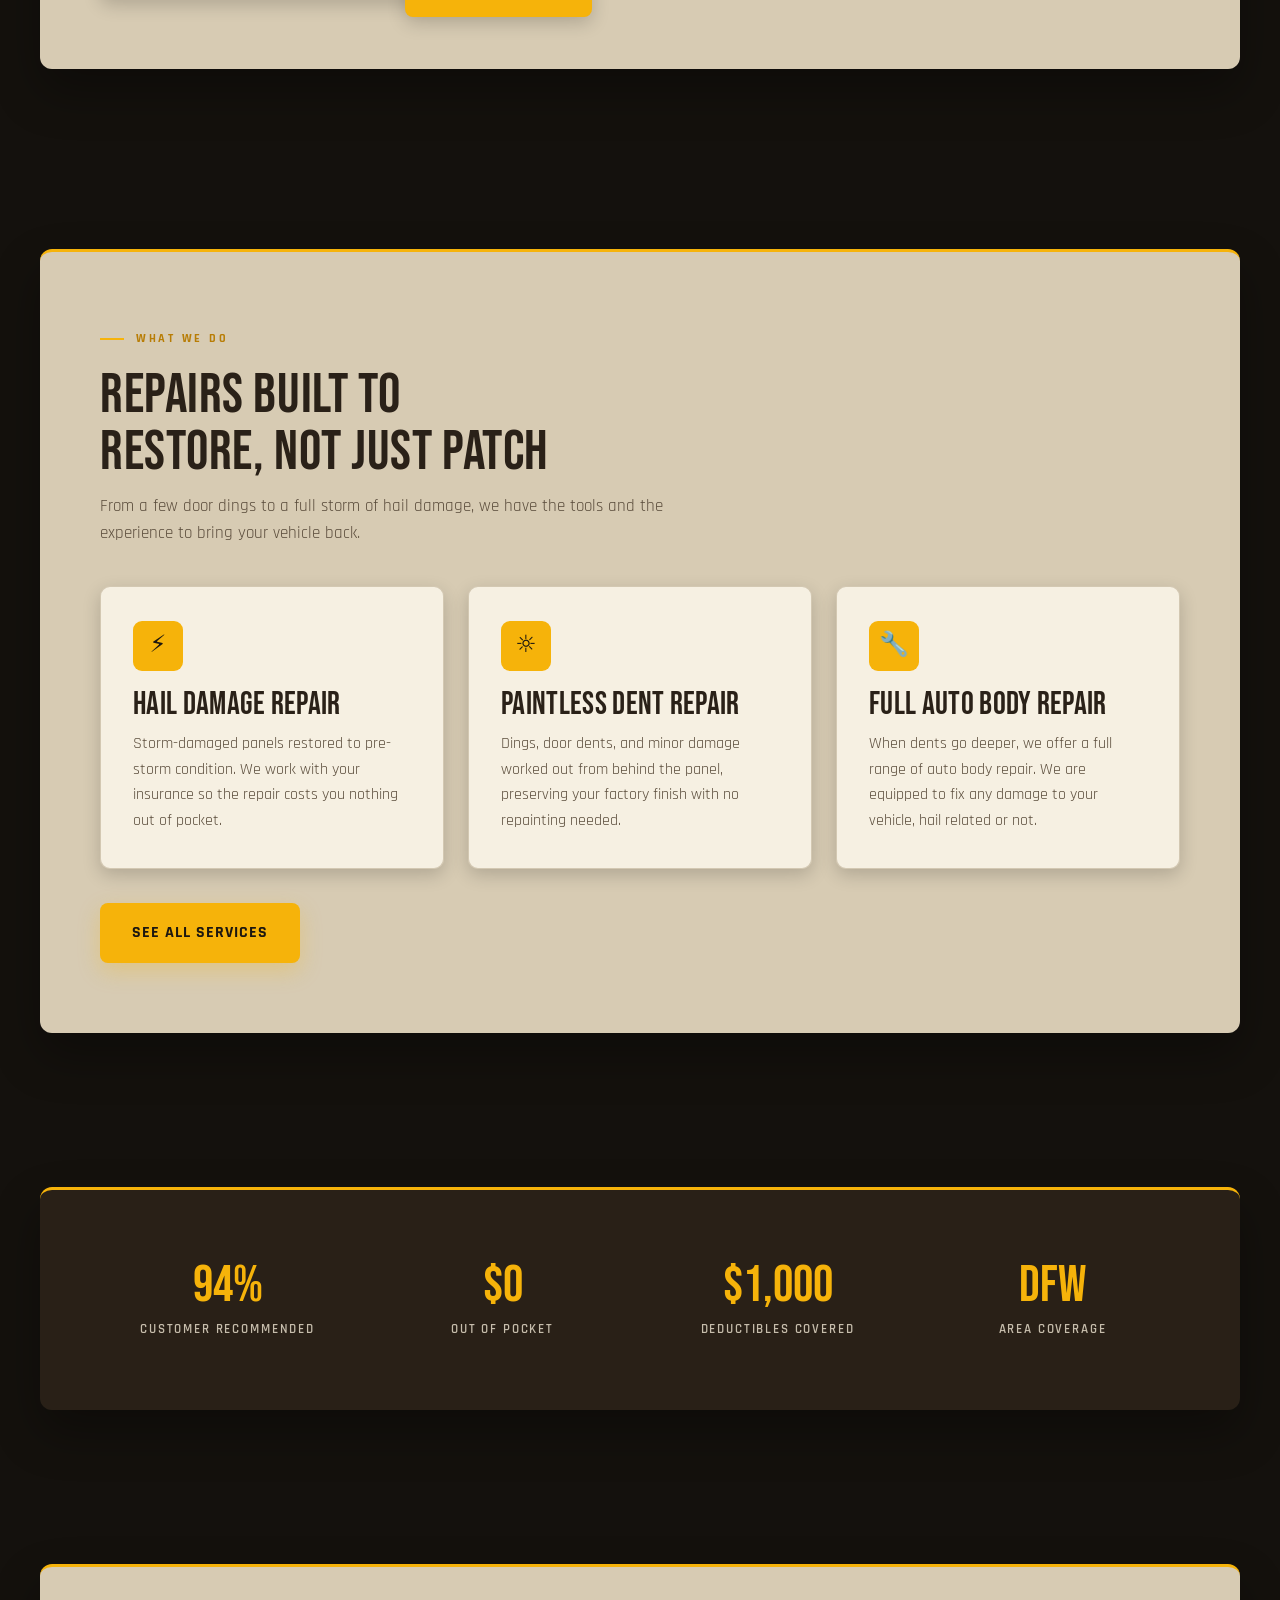
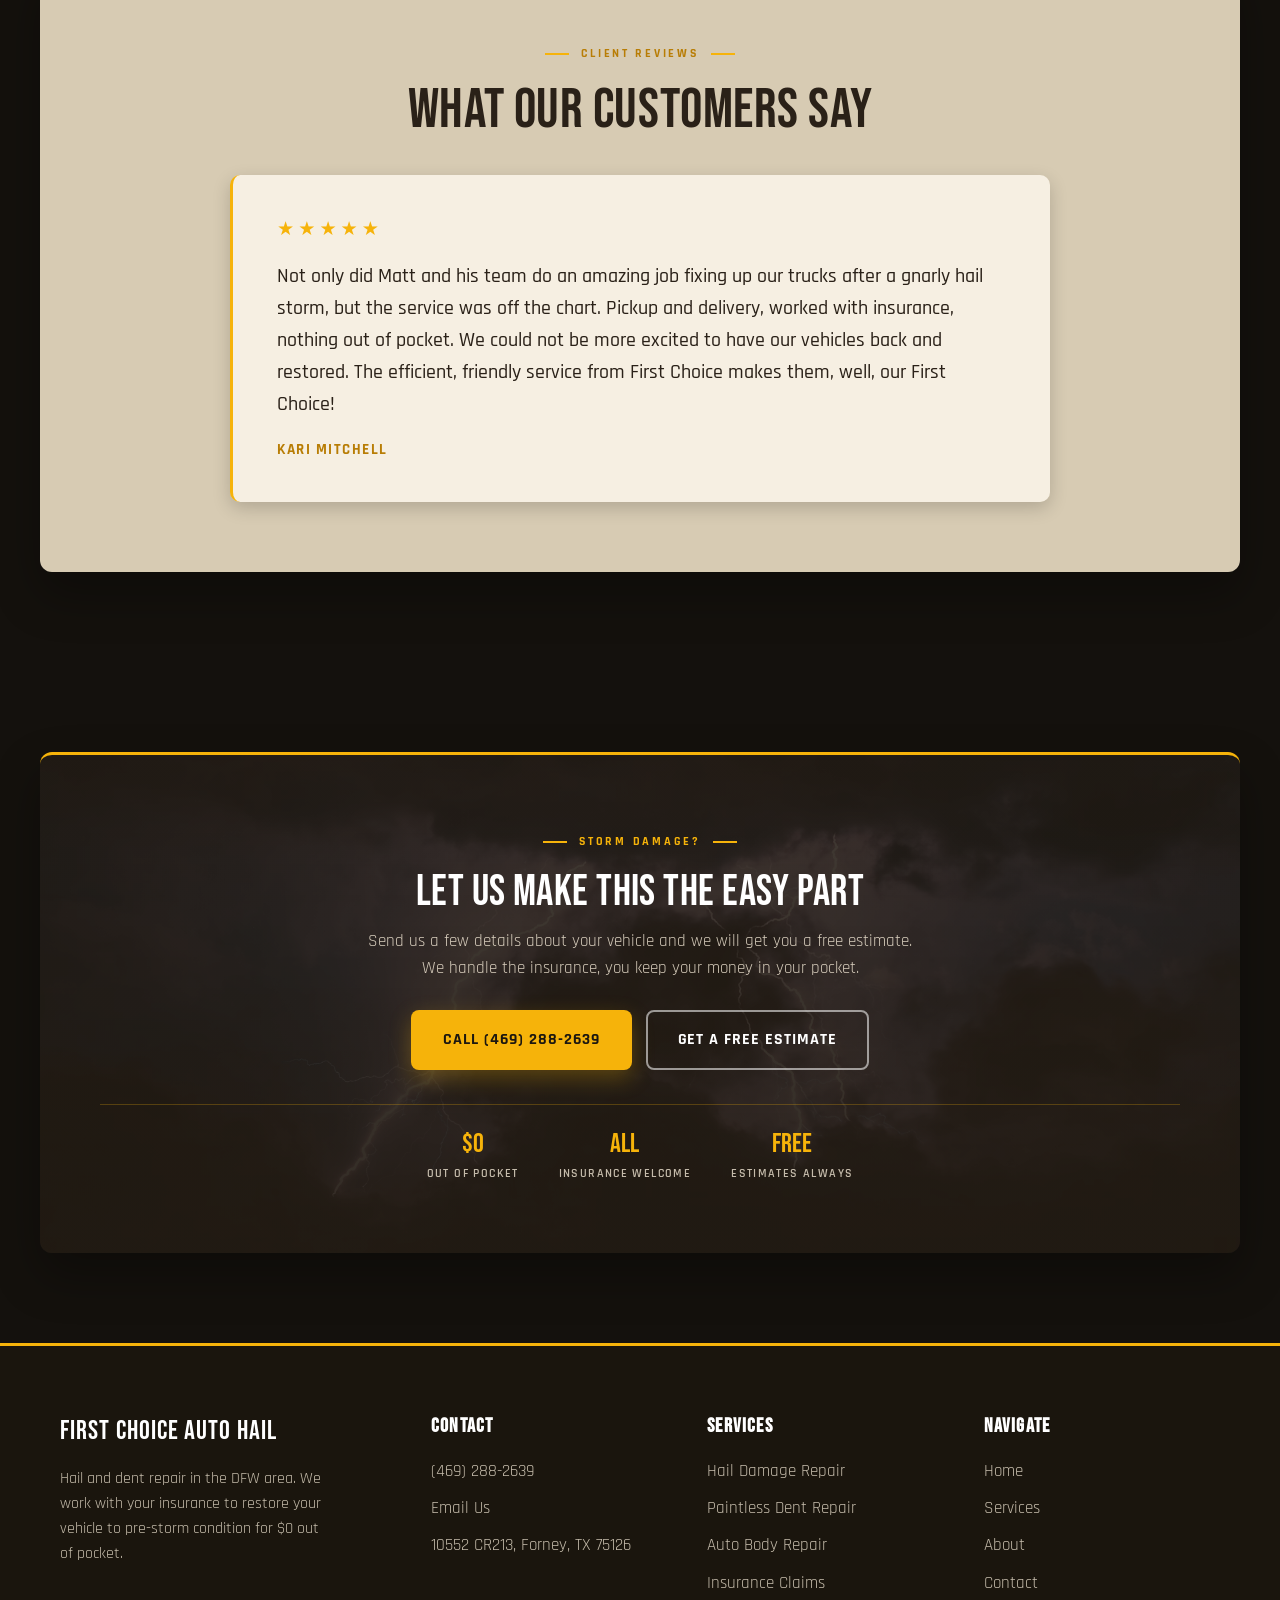
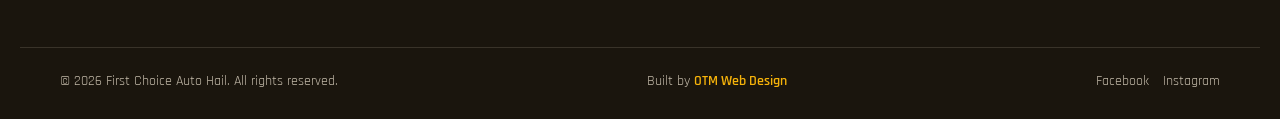
==== commit b98b28cb: "update" ====
--- a/index.html
+++ b/index.html
@@ -218,8 +218,8 @@
       <span>&copy; 2026 First Choice Auto Hail. All rights reserved.</span>
       <span class="footer-bottom-links">Built by <a href="https://otm-designs.com" target="_blank" rel="noopener">OTM Web Design</a></span>
       <span class="footer-social">
-        <a href="#" target="_blank" rel="noopener">Facebook</a>
-        <a href="#" target="_blank" rel="noopener">Instagram</a>
+        <a href="https://www.facebook.com/profile.php?id=100070463902557" target="_blank" rel="noopener">Facebook</a>
+        <a href="https://www.instagram.com/first_choice_auto_hail_repair" target="_blank" rel="noopener">Instagram</a>
       </span>
     </div>
   </footer>
--- a/styles.css
+++ b/styles.css
@@ -521,6 +521,11 @@
 
 /* ---------- CTA STRIP ---------- */
 .cta .container { text-align: center; }
+.cta .container.deep {
+  background-image: linear-gradient(rgba(33,26,18,0.86), rgba(33,26,18,0.92)), url('assets/cta-bg.jpg');
+  background-size: cover;
+  background-position: center;
+}
 .cta h2 { font-size: clamp(1.9rem, 4vw, 2.7rem); margin-bottom: 14px; }
 .cta .lede { max-width: 560px; margin: 0 auto 28px; }
 .cta-actions { display: flex; flex-wrap: wrap; gap: 14px; justify-content: center; }
